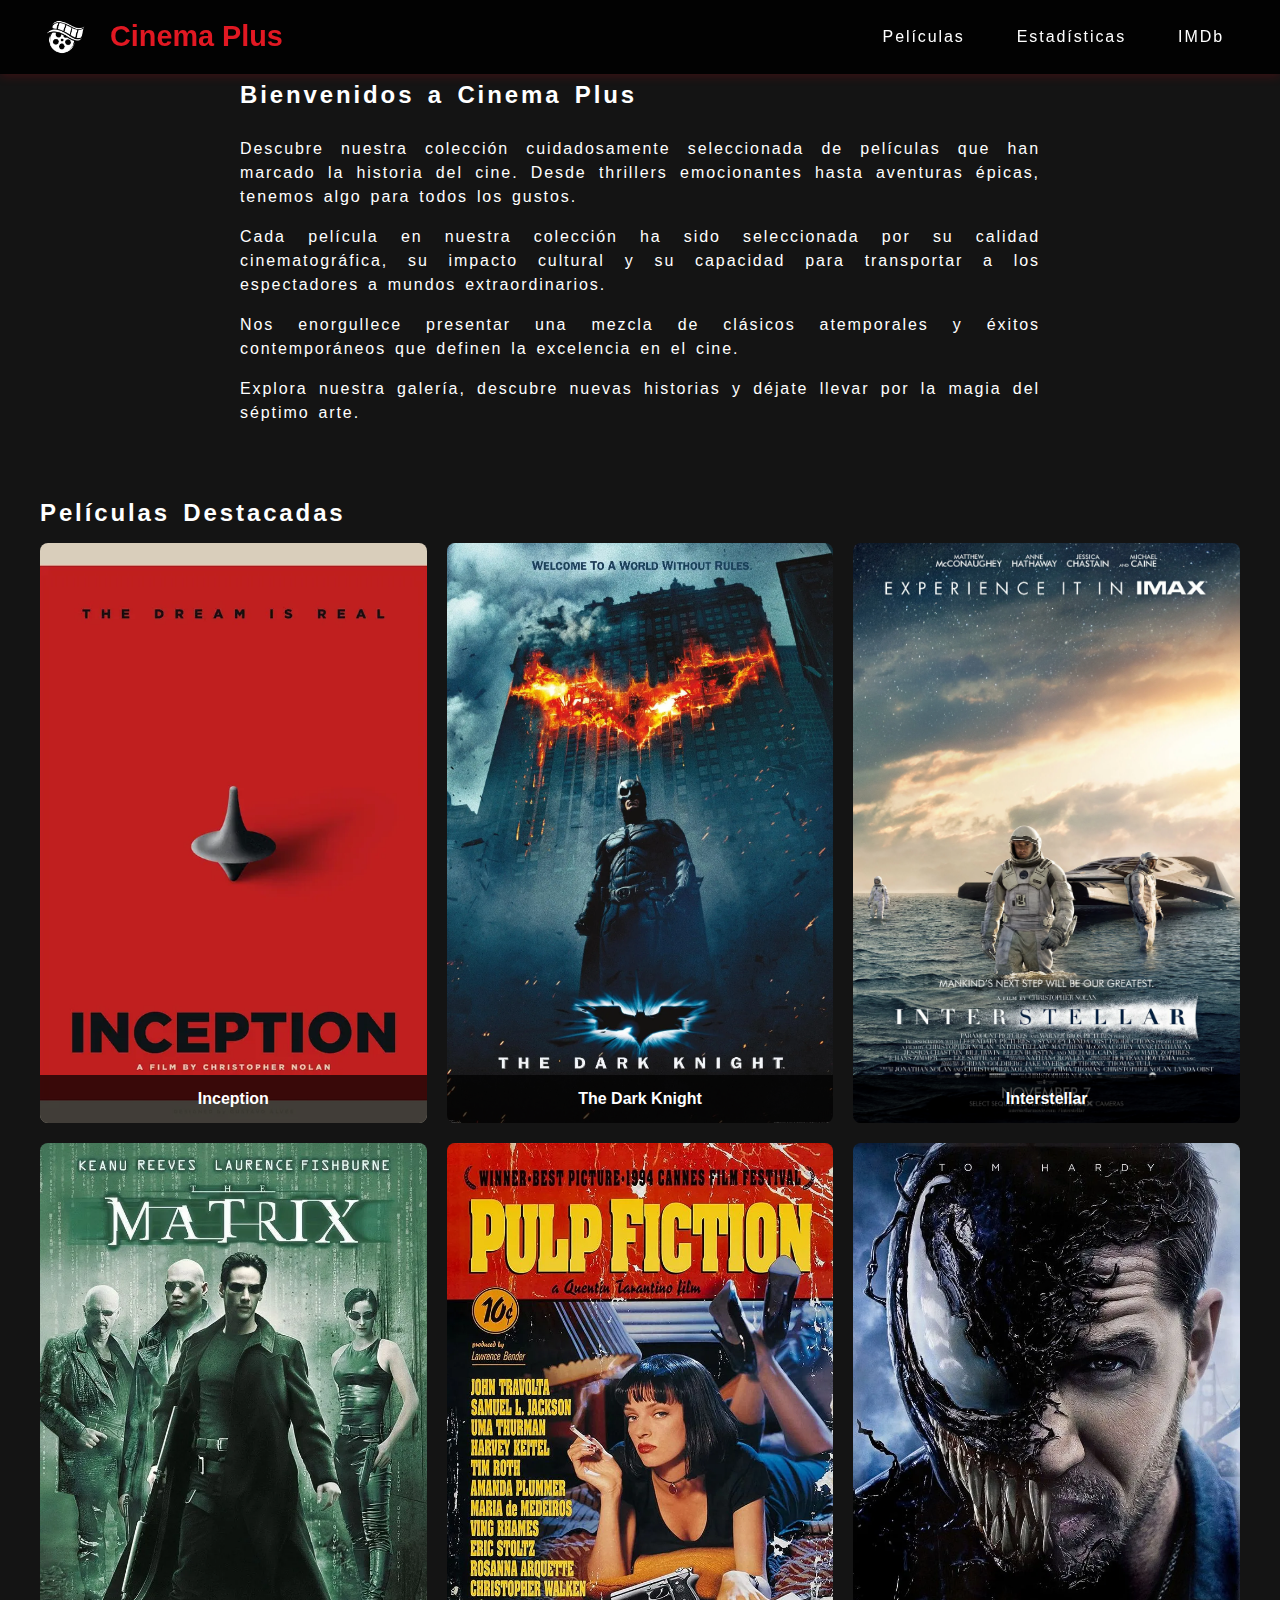
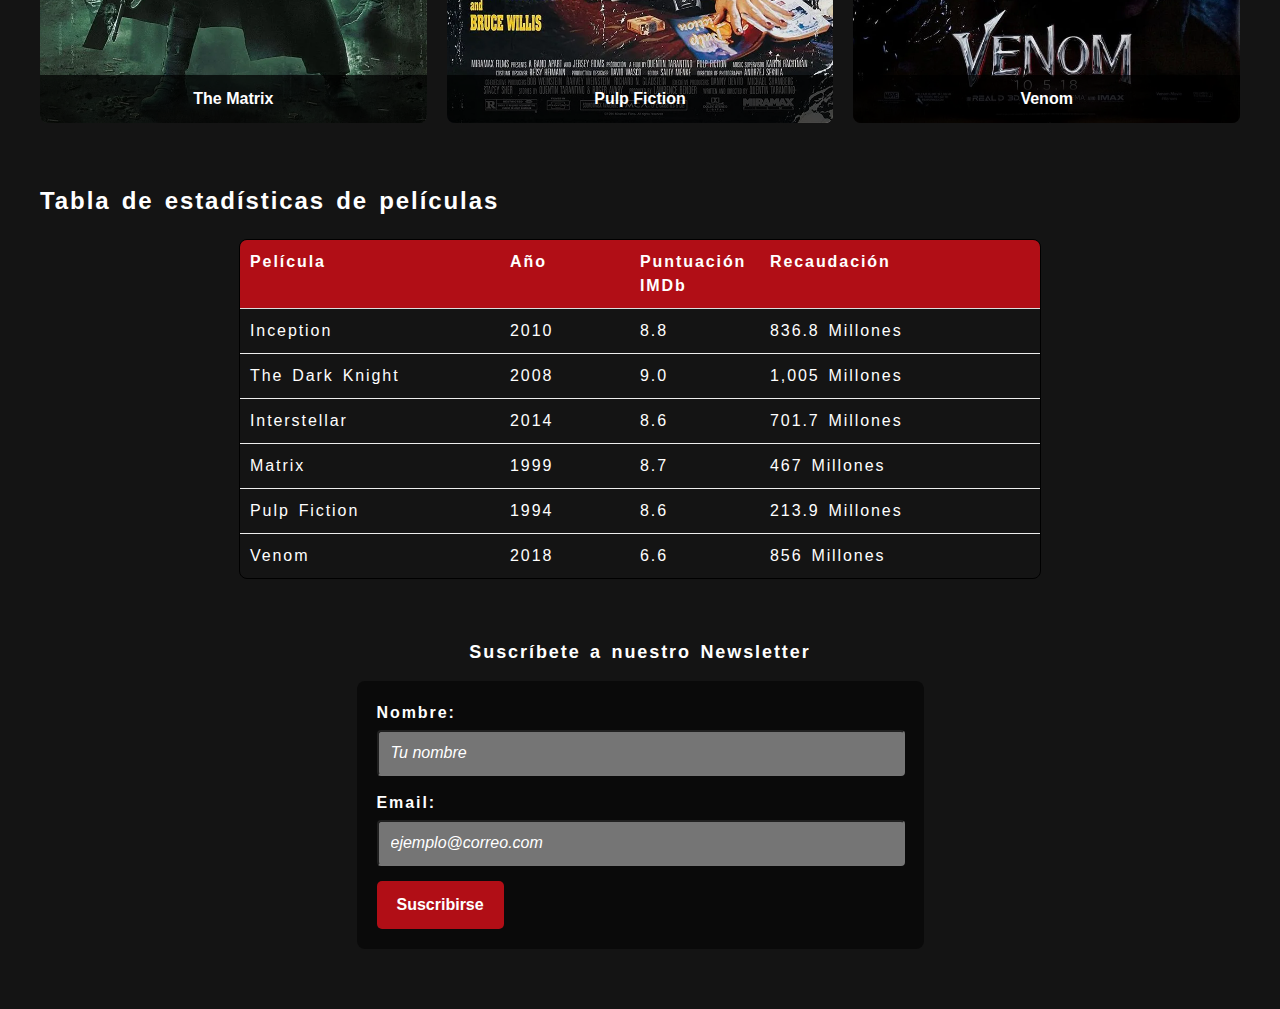
==== index.html @ b9175a35 "fix headings" ====
<!DOCTYPE html>
<html lang="es">
<head>
  <meta charset="UTF-8">
  <meta name="viewport" content="width=device-width, initial-scale=1.0">
  <meta name="description" content="Página de películas. Galería de películas.">
  <title>Cinema Plus - Galería de Películas</title>
  <link rel="stylesheet" href="styles.css">
</head>
<body>
  <header id="header">
    <img src="images/cinema_logo.webp" alt="" class="logo" role="presentation">
    <h1>Cinema Plus</h1>
    <nav>
      <ul>
        <li>
          <span class="link" tabindex="0" role="link" 
            onclick="goToLink(event, '#movies')" 
            onkeydown="goToLink(event, '#movies')">
            Películas
          </span>
        </li>
        <li>
          <span class="link" tabindex="0" role="link" 
                onclick="goToLink(event, '#stats')" 
                onkeydown="goToLink(event, '#stats')">
            Estadísticas
          </span>
        </li>
        <li>
          <span class="link" tabindex="0" role="link" 
                onclick="goToLink(event, 'https://www.imdb.com')" 
                onkeydown="goToLink(event, 'https://www.imdb.com')">
            IMDb
          </span>
        </li>
      </ul>
    </nav>
  </header>

  <main class="about-section">
    <h2 id="welcome">Bienvenidos a Cinema Plus</h2>
    <div class="paragraph">
      <p>Descubre nuestra colección cuidadosamente seleccionada de películas que han marcado la historia del cine. Desde thrillers emocionantes hasta aventuras épicas, tenemos algo para todos los gustos.</p>
      <p>Cada película en nuestra colección ha sido seleccionada por su calidad cinematográfica, su impacto cultural y su capacidad para transportar a los espectadores a mundos extraordinarios.</p>
      <p>Nos enorgullece presentar una mezcla de clásicos atemporales y éxitos contemporáneos que definen la excelencia en el cine.</p>
      <p>Explora nuestra galería, descubre nuevas historias y déjate llevar por la magia del séptimo arte.</p>
    </div>
  </main>

  <section id="movies">
    <h2 id="pelis_destacadas">Películas Destacadas</h2>
    <div class="movies-grid" id="moviesContainer">
      <!-- Las películas se cargan dinámicamente aquí -->
    </div>
  </section>

  <article id="stats">
    <h2 id="movies_table_desc">Tabla de estadísticas de películas</h2>
      <div role="table" aria-label="Películas" aria-describedby="movies_table_desc"
         style="border: 1px solid #000000; border-radius: 8px; overflow: hidden; max-width: 800px; margin: 0 auto; font-family: Arial, sans-serif;">
        <div role="rowgroup" style="background-color: #b10e16;">
          <div role="row" style="display: flex; font-weight: bold; padding: 10px; border-bottom: 1px solid #dddddd;">
            <span role="columnheader" style="flex: 2;">Película</span>
            <span role="columnheader" style="flex: 1;">Año</span>
            <span role="columnheader" style="flex: 1;">Puntuación IMDb</span>
            <span role="columnheader" style="flex: 2;">Recaudación</span>
          </div>
        </div>
        <div role="rowgroup">
          <div role="row" style="display: flex; padding: 10px; border-bottom: 1px solid #eeeeee;">
            <span role="cell" style="flex: 2;">Inception</span>
            <span role="cell" style="flex: 1;">2010</span>
            <span role="cell" style="flex: 1;">8.8</span>
            <span role="cell" style="flex: 2;">836.8 Millones</span>
          </div>
          <div role="row" style="display: flex; padding: 10px; border-bottom: 1px solid #eeeeee;">
            <span role="cell" style="flex: 2;">The Dark Knight</span>
            <span role="cell" style="flex: 1;">2008</span>
            <span role="cell" style="flex: 1;">9.0</span>
            <span role="cell" style="flex: 2;">1,005 Millones</span>
          </div>
          <div role="row" style="display: flex; padding: 10px; border-bottom: 1px solid #eeeeee;">
            <span role="cell" style="flex: 2;">Interstellar</span>
            <span role="cell" style="flex: 1;">2014</span>
            <span role="cell" style="flex: 1;">8.6</span>
            <span role="cell" style="flex: 2;">701.7 Millones</span>
          </div>
          <div role="row" style="display: flex; padding: 10px; border-bottom: 1px solid #eeeeee;">
            <span role="cell" style="flex: 2;">Matrix</span>
            <span role="cell" style="flex: 1;">1999</span>
            <span role="cell" style="flex: 1;">8.7</span>
            <span role="cell" style="flex: 2;">467 Millones</span>
          </div>
          <div role="row" style="display: flex; padding: 10px; border-bottom: 1px solid #eeeeee;">
            <span role="cell" style="flex: 2;">Pulp Fiction</span>
            <span role="cell" style="flex: 1;">1994</span>
            <span role="cell" style="flex: 1;">8.6</span>
            <span role="cell" style="flex: 2;">213.9 Millones</span>
          </div>
          <div role="row" style="display: flex; padding: 10px;">
            <span role="cell" style="flex: 2;">Venom</span>
            <span role="cell" style="flex: 1;">2018</span>
            <span role="cell" style="flex: 1;">6.6</span>
            <span role="cell" style="flex: 2;">856 Millones</span>
          </div>
        </div>
      </div>
  </article>

  <footer id="newsletter">
    <h2>Suscríbete a nuestro Newsletter</h2>
    <form class="newsletter-form">
      <div class="form-group">
        <label for="name">Nombre:</label>
        <input 
          type="text" 
          id="name" 
          name="name" 
          autocomplete="name" 
          required 
          placeholder="Tu nombre">
      </div>
      <div class="form-group">
        <label for="email">Email:</label>
        <input 
          type="email" 
          id="email" 
          name="email" 
          autocomplete="email" 
          required 
          placeholder="ejemplo@correo.com">
      </div>
      <button type="submit">Suscribirse</button>
    </form>
  </footer>
  <script src="script.js"></script>
</body>
</html>
---- styles.css ----
body {
  font-family: Arial, sans-serif;
  background-color: #141414;
  color: #ffffff;
  padding: 20px;
}

#header {
  background-color: rgba(0, 0, 0, 0.9);
  padding: 20px 40px;
  position: fixed;
  top: 0;
  left: 0;
  right: 0;
  z-index: 1000;
  display: flex;
  align-items: center;
  justify-content: space-between;
  box-shadow: 0 2px 10px rgba(229, 9, 20, 0.2);
}

.logo {
  width: 50px;
  height: auto;
  margin-right: 20px;
}

#header h1 {
  color: #e11822;
  font-size: 1.8rem;
  font-weight: 700;
  margin: 0;
  flex-grow: 1;
}

nav {
  margin: 0;
}

nav ul {
  list-style: none;
  margin: 0;
  padding: 0;
  display: flex;
  gap: 20px;
}

nav li {
  margin: 0;
  padding: 0;
  letter-spacing: 0.12em;
}

nav .link {
  color: #ffffff;
  text-decoration: none;
  font-size: 1rem;
  font-weight: 500;
  padding: 15px 16px;
  border-radius: 4px;
  transition: all 0.3s ease;
  position: relative;
}

nav .link::after {
  content: '';
  position: absolute;
  bottom: -2px;
  left: 0;
  width: 0;
  height: 2px;
  background-color: #b10e16;
  transition: width 0.3s ease;
}

nav .link:hover::after {
  cursor: pointer;
  width: 100%;
}

nav .link:hover {
  background-color: #e509141a;
  color: #b10e16;
  cursor: pointer;
}

#welcome {
  line-height: 1.5;
  letter-spacing: 0.12em;
  word-spacing: 0.16em;
  margin-bottom: 1em;
}

.paragraph {
  line-height: 1.5;
  margin-bottom: 2em;
  letter-spacing: 0.12em;
  word-spacing: 0.16em; 
}

#movies {
  margin-top: 70px;
  max-width: 1200px;
  margin-left: auto;
  margin-right: auto;
}

#movies h2 {
  padding-bottom: 12px;
  margin: 0;
}

.movies-grid {
  display: grid;
  grid-template-columns: repeat(3, 1fr);
  gap: 20px;
  max-width: 1200px;
  margin: 0 auto;
}

.movie-card {
  position: relative;
  cursor: pointer;
  transition: transform 0.3s ease;
  overflow: hidden;
  border-radius: 8px;
  aspect-ratio: 2/3;
}

.movie-card:hover {
  transform: scale(1.05);
}

.movie-card img {
  width: 100%;
  height: 100%;
  object-fit: cover;
}

.movie-title {
  position: absolute;
  bottom: 0;
  left: 0;
  right: 0;
  background: #000000b3;
  padding: 15px;
  text-align: center;
}

figure {
  width: 100%;
  height: 100%;
  margin: 0 auto;
}

#pelis_destacadas {
  line-height: 1.5;
  margin-bottom: 2em;
  letter-spacing: 0.12em;
  word-spacing: 0.16em;
}

#stats {
  margin-top: 60px;
  max-width: 1200px;
  margin-left: auto;
  margin-right: auto;
  line-height: 1.5;
  margin-bottom: 2em;
  letter-spacing: 0.12em;
  word-spacing: 0.16em;

}

.stats-table {
  width: 100%;
  max-width: 1200px;
  margin: 12px auto;
  border-collapse: collapse;
  background-color: #00000080;
  border-radius: 8px;
  overflow: hidden;
}

.stats-table th, .stats-table td {
  padding: 12px;
  text-align: left;
  border-bottom: 1px solid #333333;
}

.stats-table th {
  background-color: #b10e16;
}

#newsletter {
  margin-top: 60px;
  max-width: 1200px;
  margin-bottom: 20px;
  margin-left: auto;
  margin-right: auto;
  text-align: center;
  line-height: 1.5;
  margin-bottom: 2em;
  letter-spacing: 0.12em;
  word-spacing: 0.16em;
}

.newsletter-form {
  max-width: 500px;
  margin: 0px auto;
  padding: 20px;
  padding-right: 47px;
  background-color: #00000080;
  border-radius: 8px;
  text-align: left; 
}

.form-group {
  margin-bottom: 15px;
}

.form-group label {
  display: block;
  margin-bottom: 5px;
  color: #ffffff;
  font-weight: bold;
}

.form-group input {
  width: 100%;
  padding: 12px;
  border-radius: 4px;
  background-color: #757575;
  color: #ffffff;
  font-size: medium;
}

input::placeholder {
  color: #ffffff;
  font-style: italic;
  font-size: medium;
}

button {
  background-color: #b10e16;
  color: #ffffff;
  font-weight: bold;
  font-size: medium;
  border: none;
  padding: 15px 20px;
  border-radius: 5px;
  cursor: pointer;
}

.about-section {
  max-width: 800px;
  margin: 40px auto;
  margin-top: 4%;
  line-height: 1.6;
}

.about-section p {
  margin-bottom: 15px;
  text-align: justify;
}

@media (max-width: 768px) {
  .movies-grid {
      grid-template-columns: repeat(3, 1fr);
      gap: 10px;
  }
}

@media (max-width: 480px) {
  .movies-grid {
      grid-template-columns: repeat(2, 1fr);
  }
}

.sr-only {
  position: absolute;
  width: 1px;
  height: 1px;
  padding: 0;
  margin: -1px;
  overflow: hidden;
  clip: rect(0, 0, 0, 0);
  white-space: nowrap;
  border: 0;
}

footer h2 {
  font-size: large;
}
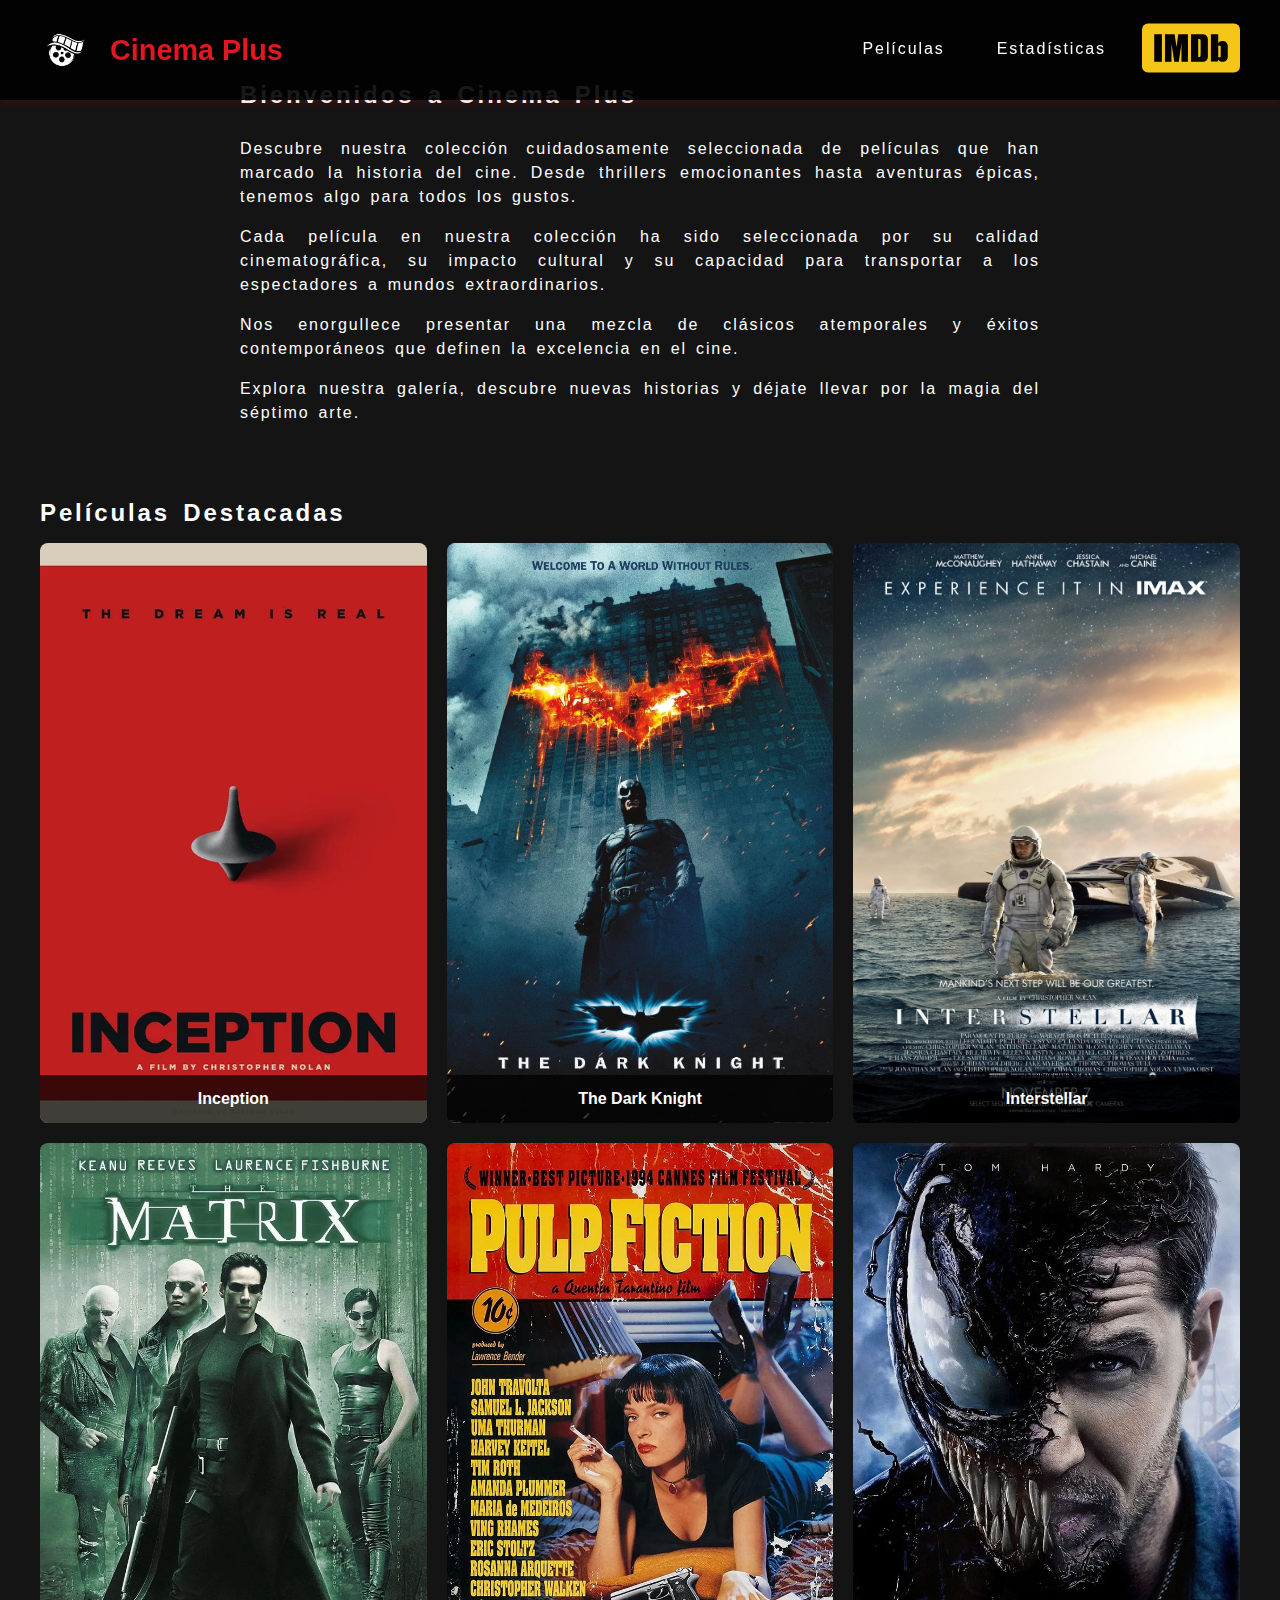
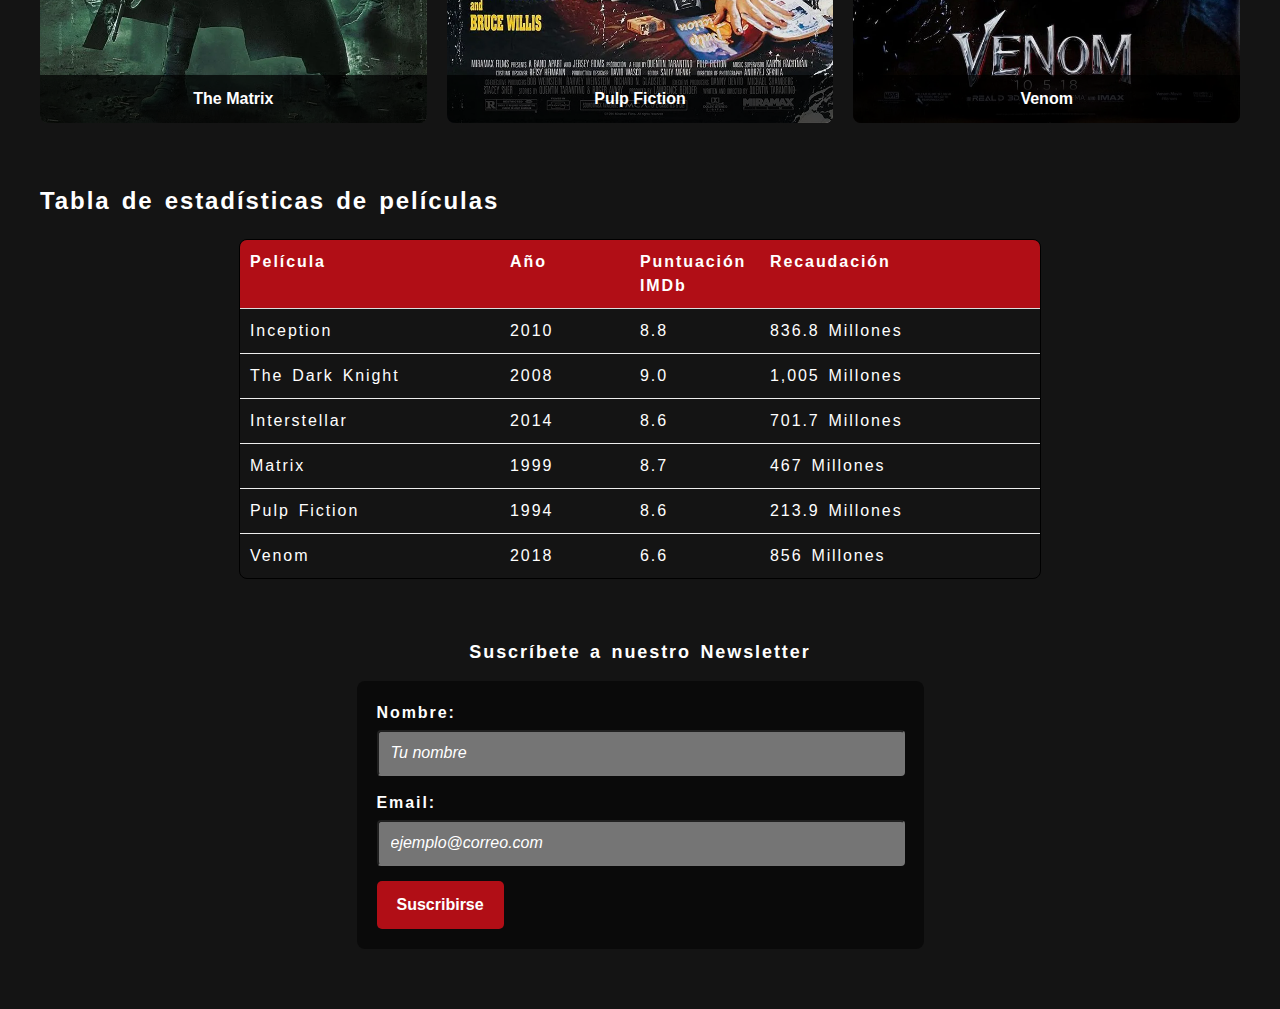
==== commit 9032c998: "add IMDb image" ====
--- a/index.html
+++ b/index.html
@@ -13,26 +13,28 @@
     <h1>Cinema Plus</h1>
     <nav>
       <ul>
-        <li>
-          <span class="link" tabindex="0" role="link" 
+        <li id="first_link">
+          <span class="link" tabindex="0" role="link"
             onclick="goToLink(event, '#movies')" 
             onkeydown="goToLink(event, '#movies')">
             Películas
           </span>
         </li>
-        <li>
-          <span class="link" tabindex="0" role="link" 
+        <li id="second_link">
+          <span class="link" tabindex="0" role="link"
                 onclick="goToLink(event, '#stats')" 
                 onkeydown="goToLink(event, '#stats')">
             Estadísticas
           </span>
         </li>
         <li>
-          <span class="link" tabindex="0" role="link" 
-                onclick="goToLink(event, 'https://www.imdb.com')" 
-                onkeydown="goToLink(event, 'https://www.imdb.com')">
-            IMDb
+          <div>
+            <span tabindex="0" role="link" id="IMDb"
+            onclick="goToLink(event, 'https://www.imdb.com')" 
+            onkeydown="goToLink(event, 'https://www.imdb.com')">
+            <img src="/images/IMDb.svg" alt="">
           </span>
+        </div>
         </li>
       </ul>
     </nav>
--- a/styles.css
+++ b/styles.css
@@ -84,6 +84,18 @@
   cursor: pointer;
 }
 
+#first_link {
+  margin-top: 20px;
+}
+
+#second_link {
+  margin-top: 20px;
+}
+
+#IMDb {
+  cursor: pointer;
+}
+
 #welcome {
   line-height: 1.5;
   letter-spacing: 0.12em;
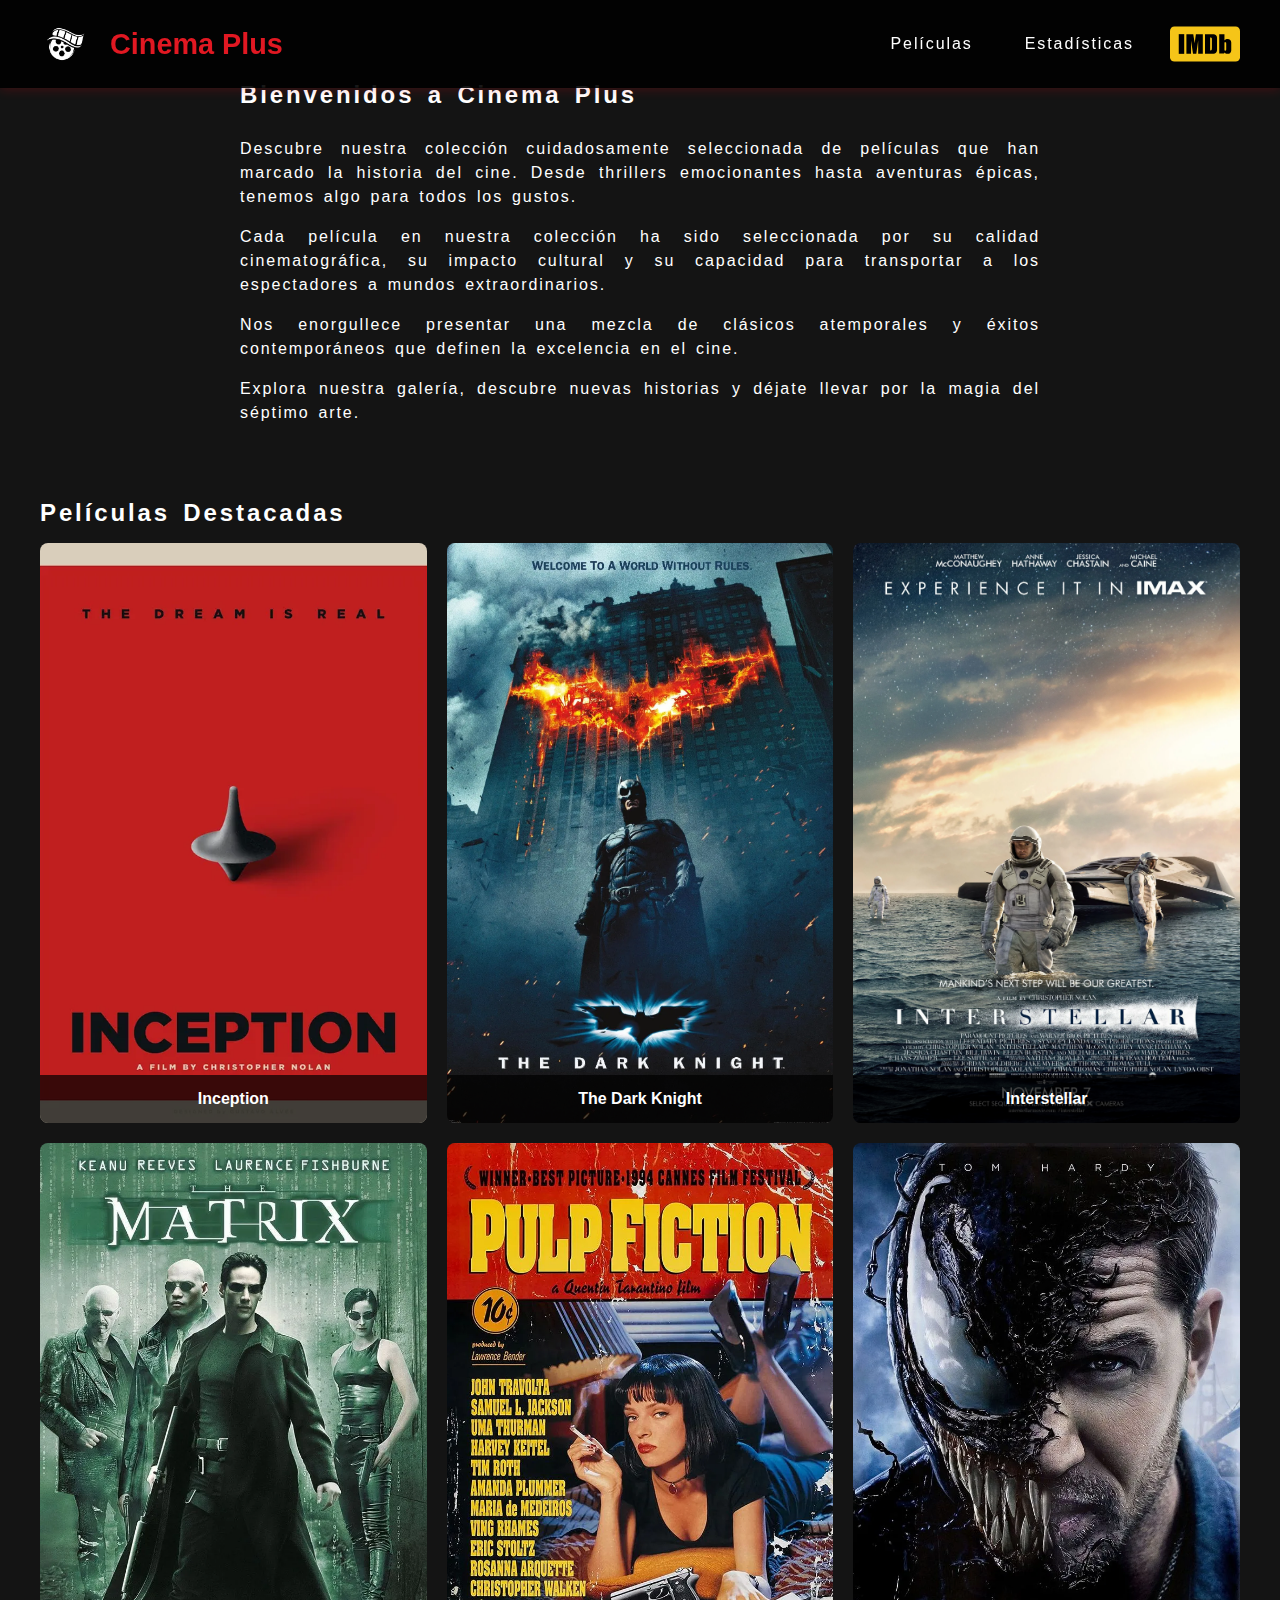
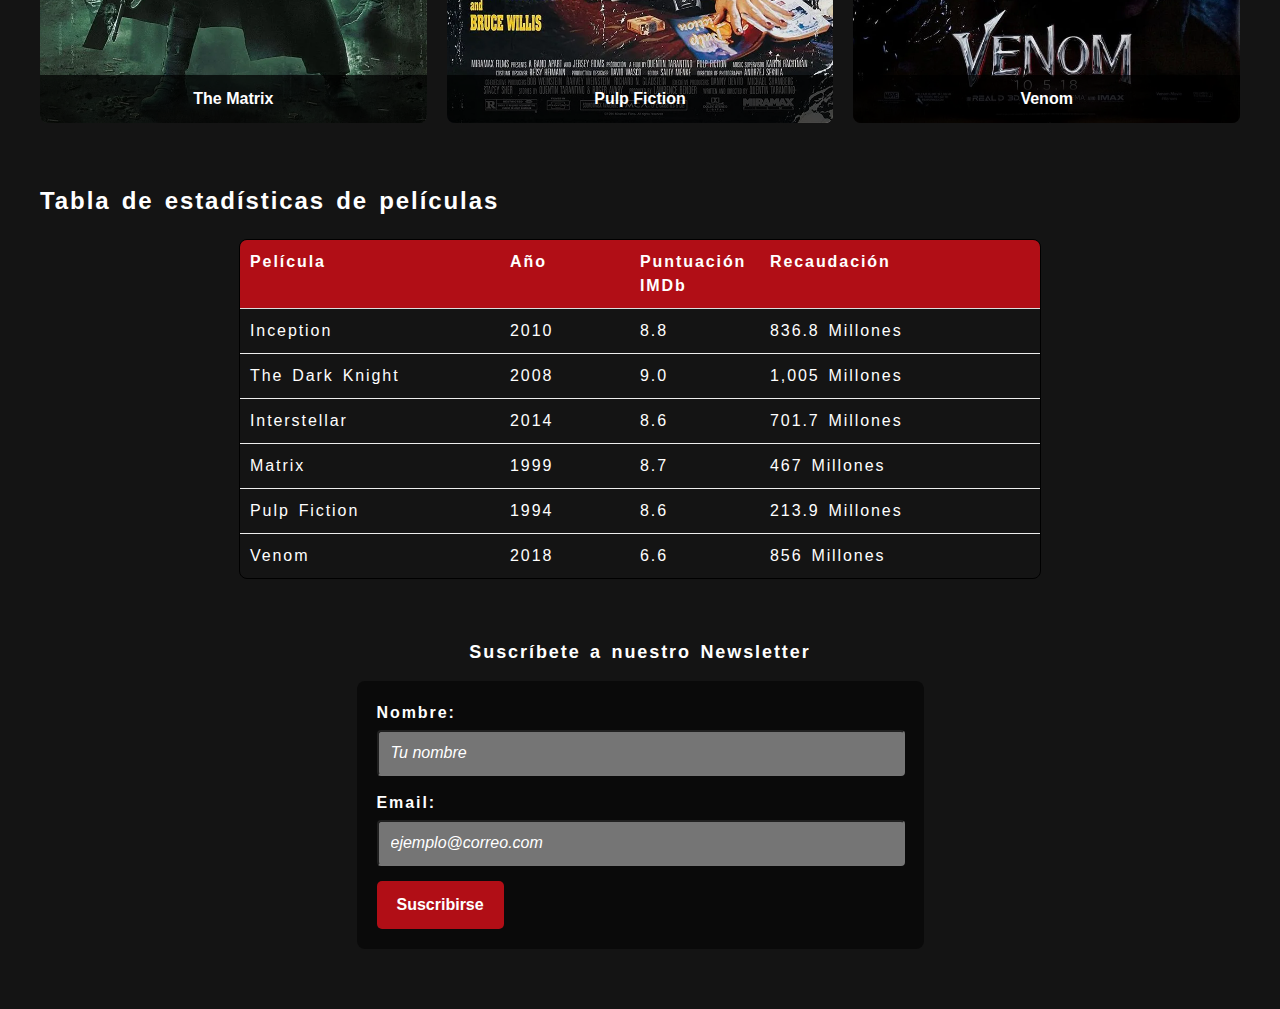
==== commit 2f68d598: "modify imdb's logo height" ====
--- a/index.html
+++ b/index.html
@@ -28,11 +28,11 @@
           </span>
         </li>
         <li>
-          <div>
-            <span tabindex="0" role="link" id="IMDb"
+          <div id="imdb-div">
+            <span tabindex="0" role="link" id="IMDb" aria-label="IMDb"
             onclick="goToLink(event, 'https://www.imdb.com')" 
             onkeydown="goToLink(event, 'https://www.imdb.com')">
-            <img src="/images/IMDb.svg" alt="">
+            <img src="./images/IMDb.svg" alt="">
           </span>
         </div>
         </li>
--- a/styles.css
+++ b/styles.css
@@ -85,15 +85,23 @@
 }
 
 #first_link {
-  margin-top: 20px;
+  margin-top: 15px;
 }
 
 #second_link {
-  margin-top: 20px;
+  margin-top: 15px;
 }
 
 #IMDb {
   cursor: pointer;
+}
+
+#IMDb img {
+  height: 40px;
+}
+
+#imdb-div {
+  margin-top: 4px;
 }
 
 #welcome {
